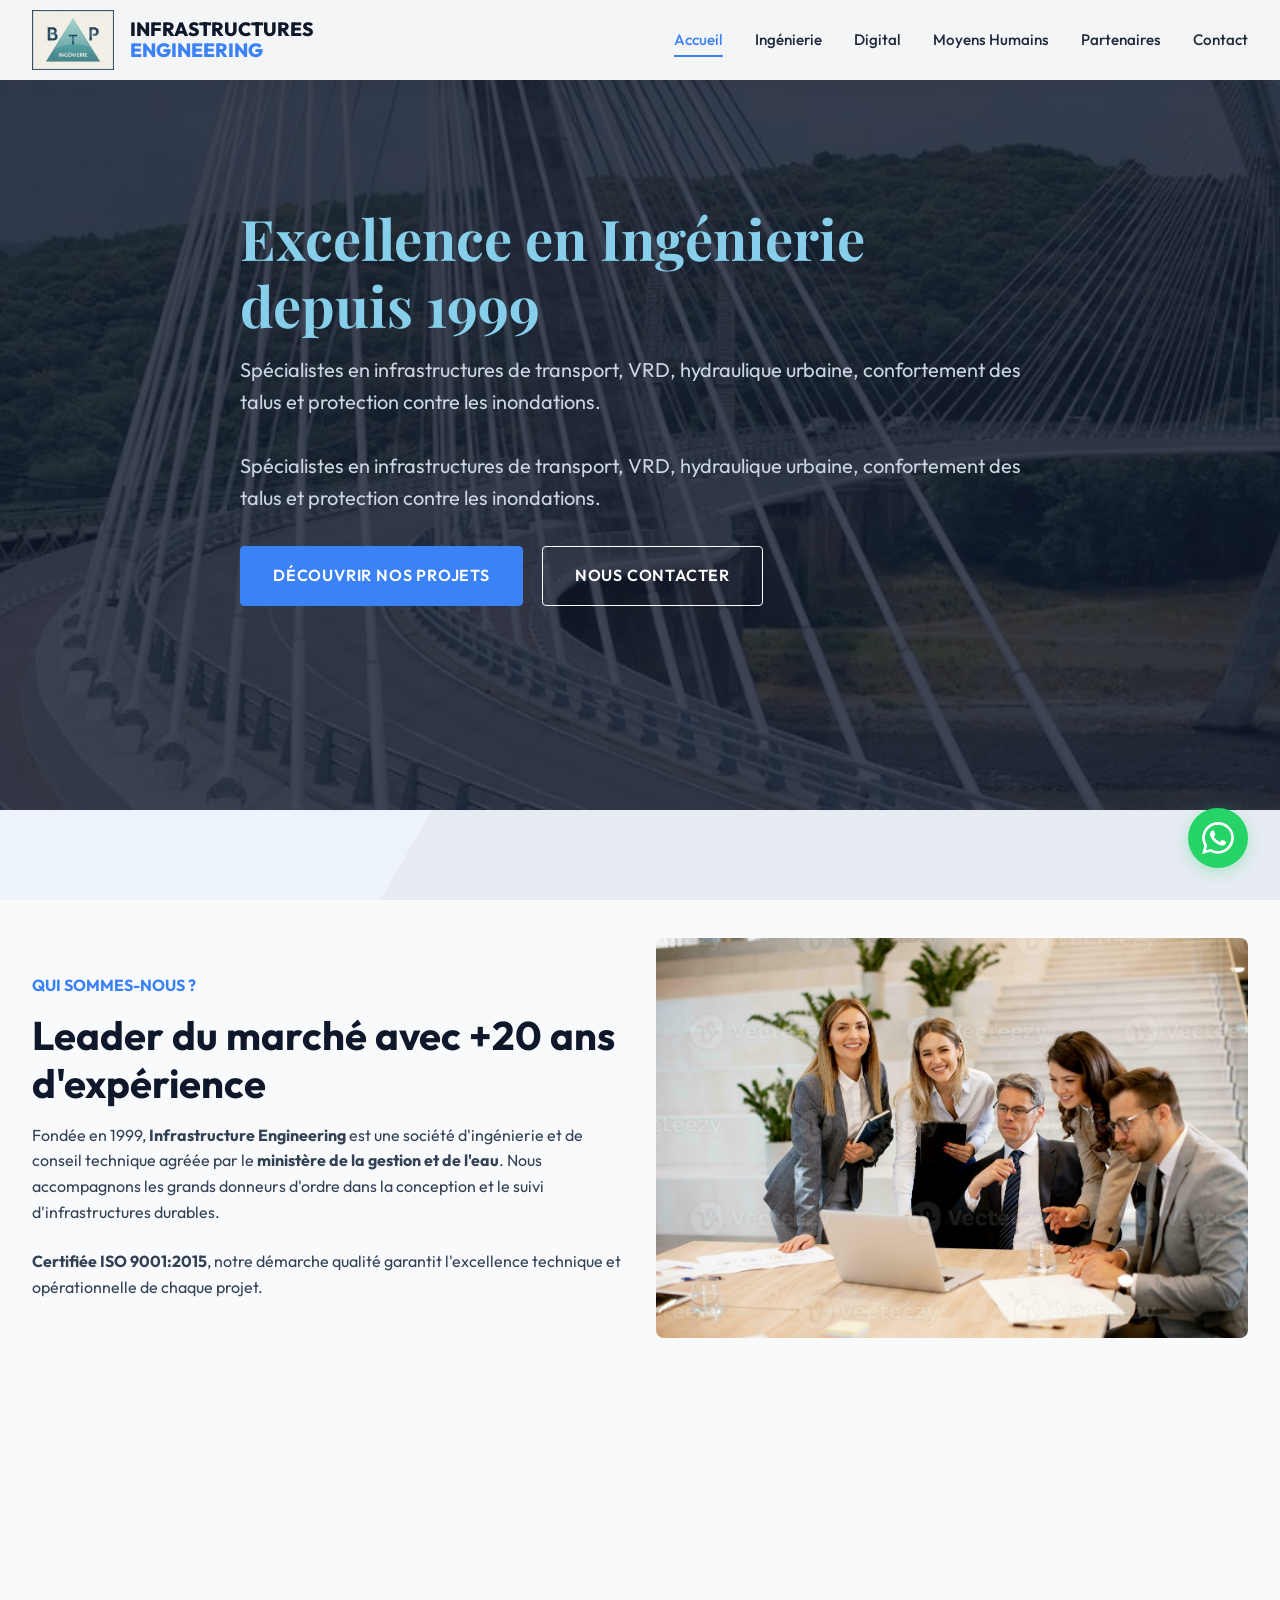
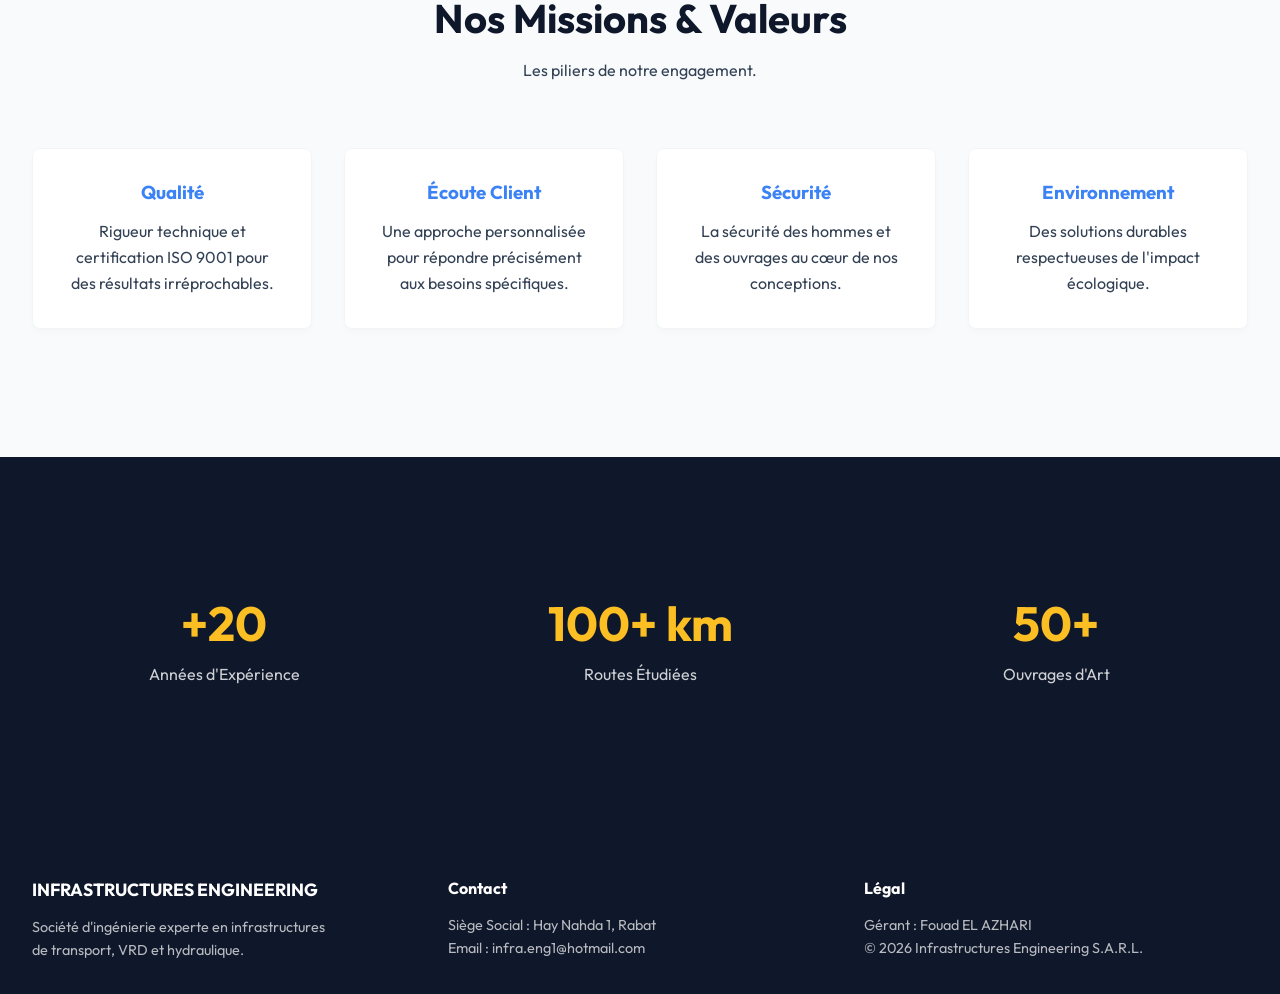
==== index.html @ 404accc5 "Initial commit" ====
<!DOCTYPE html>
<html lang="fr">

<head>
    <meta charset="UTF-8">
    <meta name="viewport" content="width=device-width, initial-scale=1.0">
    <title>Infrastructures Engineering | Excellence en Ingénierie</title>
    <link rel="stylesheet" href="assets/css/style.css">
    <link rel="icon" type="image/png" href="assets/images/common/logo-ie.png">
</head>

<body class="home-page">
    <div class="bg-grid-container">
        <div class="bg-grid-layer"></div>
        <div class="bg-grid-layer bg-grid-2"></div>
        <div class="bg-grid-layer bg-grid-3"></div>
    </div>

    <!-- Navigation -->
    <nav class="navbar">
        <div class="container">
            <a href="index.html" class="logo-container">
                <img src="assets/images/common/logo-ie.png" alt="Infrastructures Engineering Logo" class="logo-img">
                <span class="logo-text">INFRASTRUCTURES<br><span class="text-accent">ENGINEERING</span></span>
            </a>
            <div class="nav-links">
                <a href="index.html" class="active">Accueil</a>
                <a href="ingenierie.html">Ingénierie</a>
                <a href="digital.html">Digital</a>
                <a href="moyen-humain.html">Moyens Humains</a>
                <a href="partenaires.html">Partenaires</a>
                <a href="contact.html">Contact</a>
            </div>
            <div class="menu-toggle">
                <span></span>
                <span></span>
                <span></span>
            </div>
        </div>
    </nav>

    <!-- Hero Section -->
    <header class="section hero reveal reveal-zoom"
        style="background: linear-gradient(rgba(15, 23, 42, 0.8), rgba(15, 23, 42, 0.8)), url('assets/images/accueil/hero-bg.png') no-repeat center center/cover; color: white; height: 90vh; display: flex; align-items: center;">
        <div class="container">
            <div class="hero-content" style="max-width: 800px;">
                <h1 class="display-title" style="color: #87CEEB;">Excellence en Ingénierie depuis 1999</h1>
                <p style="font-size: 1.25rem; margin-bottom: 2rem; color: #cbd5e1;">Spécialistes en infrastructures de
                    transport, VRD, hydraulique urbaine, confortement des talus et protection contre les inondations.</p>
                <p style="font-size: 1.25rem; margin-bottom: 2rem; color: #cbd5e1;">Spécialistes en infrastructures de
                    transport, VRD, hydraulique urbaine, confortement des talus et protection contre les inondations.</p>
                <div class="hero-actions">
                    <a href="ingenierie.html" class="btn btn-primary"
                        style="background: var(--color-accent); border-color: var(--color-accent);">Découvrir nos
                        projets</a>
                    <a href="contact.html" class="btn btn-outline"
                        style="color: white; border-color: white; margin-left: 1rem;">Nous contacter</a>
                </div>
            </div>
        </div>
    </header>

    <!-- Identity Section -->
    <section class="section reveal reveal-slide-left" id="identity">
        <div class="container">
            <div class="grid grid-2" style="align-items: center;">
                <div class="content">
                    <h4 class="text-accent">QUI SOMMES-NOUS ?</h4>
                    <h2 class="display-title" style="font-size: 2.5rem;">Leader du marché avec +20 ans d'expérience</h2>
                    <p style="margin-bottom: 1.5rem;">
                        Fondée en 1999, <strong>Infrastructure Engineering</strong> est une société d'ingénierie et de conseil
                        technique
                        agréée par le <strong>ministère de la gestion et de l'eau</strong>.
                        Nous accompagnons les grands donneurs d'ordre dans la conception et le suivi d'infrastructures
                        durables.
                    </p>
                    <p><strong>Certifiée ISO 9001:2015</strong>, notre démarche qualité garantit l'excellence technique
                        et opérationnelle de chaque projet.</p>
                </div>
                <div class="image-box"
                    style="background: #f1f5f9; height: 400px; border-radius: 8px; overflow: hidden; display: flex; align-items: center; justify-content: center;">
                    <img src="assets/images/accueil/nos-bureaux.png" alt="Nos Bureaux"
                        style="width: 100%; height: 100%; object-fit: cover;">
                </div>
            </div>
        </div>
    </section>

    <!-- Missions & Values -->
    <section class="section" style="background-color: var(--color-bg-page);">
        <div class="container">
            <div class="text-center" style="margin-bottom: 4rem;">
                <h2 class="display-title" style="font-size: 2.5rem;">Nos Missions & Valeurs</h2>
                <p>Les piliers de notre engagement.</p>
            </div>
            <div class="grid grid-4">
                <div class="card text-center reveal reveal-up">
                    <h3 style="color: var(--color-accent);">Qualité</h3>
                    <p>Rigueur technique et certification ISO 9001 pour des résultats irréprochables.</p>
                </div>
                <div class="card text-center reveal reveal-up" style="transition-delay: 0.1s;">
                    <h3 style="color: var(--color-accent);">Écoute Client</h3>
                    <p>Une approche personnalisée pour répondre précisément aux besoins spécifiques.</p>
                </div>
                <div class="card text-center reveal reveal-up" style="transition-delay: 0.2s;">
                    <h3 style="color: var(--color-accent);">Sécurité</h3>
                    <p>La sécurité des hommes et des ouvrages au cœur de nos conceptions.</p>
                </div>
                <div class="card text-center reveal reveal-up" style="transition-delay: 0.3s;">
                    <h3 style="color: var(--color-accent);">Environnement</h3>
                    <p>Des solutions durables respectueuses de l'impact écologique.</p>
                </div>
            </div>
        </div>
    </section>

    <!-- Key Figures -->
    <section class="section reveal reveal-zoom" style="background-color: var(--color-primary); color: white;">
        <div class="container">
            <div class="grid grid-3 text-center">
                <div class="stat-item">
                    <div style="font-size: 3rem; font-weight: 700; color: var(--color-gold);">+20</div>
                    <p style="opacity: 0.8;">Années d'Expérience</p>
                </div>
                <div class="stat-item">
                    <div style="font-size: 3rem; font-weight: 700; color: var(--color-gold);">100+ km</div>
                    <p style="opacity: 0.8;">Routes Étudiées</p>
                </div>
                <div class="stat-item">
                    <div style="font-size: 3rem; font-weight: 700; color: var(--color-gold);">50+</div>
                    <p style="opacity: 0.8;">Ouvrages d'Art</p>
                </div>
            </div>
        </div>
    </section>

    <!-- Footer -->
    <footer>
        <div class="container">
            <div class="grid grid-3">
                <div>
                    <h3 style="color: white; font-size: 1.1rem; margin-bottom: 1rem;">INFRASTRUCTURES ENGINEERING</h3>
                    <p style="opacity: 0.7; max-width: 300px; font-size: 0.9rem;">
                        Société d'ingénierie experte en infrastructures de transport, VRD et hydraulique.
                    </p>
                </div>
                <div>
                    <h4 style="color: white; margin-bottom: 1rem;">Contact</h4>
                    <p style="opacity: 0.7; font-size: 0.9rem;">Siège Social : Hay Nahda 1, Rabat</p>
                    <p style="opacity: 0.7; font-size: 0.9rem;">Email : infra.eng1@hotmail.com</p>
                </div>
                <div>
                    <h4 style="color: white; margin-bottom: 1rem;">Légal</h4>
                    <p style="opacity: 0.7; font-size: 0.9rem;">Gérant : Fouad EL AZHARI</p>
                    <p style="opacity: 0.7; font-size: 0.9rem;">&copy; 2026 Infrastructures Engineering S.A.R.L.</p>
                </div>
            </div>
        </div>
    </footer>

    <!-- WhatsApp Button -->
    <a href="https://wa.me/212699535616" class="whatsapp-btn" target="_blank" title="Contactez-nous sur WhatsApp">
        <svg viewBox="0 0 24 24">
            <path
                d="M17.472 14.382c-.297-.149-1.758-.867-2.03-.967-.273-.099-.471-.148-.67.15-.197.297-.767.966-.94 1.164-.173.199-.347.223-.644.075-.297-.15-1.255-.463-2.39-1.475-.883-.788-1.48-1.761-1.653-2.059-.173-.297-.018-.458.13-.606.134-.133.298-.347.446-.52.149-.174.198-.298.298-.497.099-.198.05-.371-.025-.52-.075-.149-.669-1.612-.916-2.207-.242-.579-.487-.5-.669-.51-.173-.008-.371-.01-.57-.01-.198 0-.52.074-.792.372-.272.297-1.04 1.016-1.04 2.479 0 1.462 1.065 2.875 1.213 3.074.149.198 2.096 3.2 5.077 4.487.709.306 1.262.489 1.694.625.712.227 1.36.195 1.871.118.571-.085 1.758-.719 2.006-1.413.248-.694.248-1.289.173-1.413-.074-.124-.272-.198-.57-.347m-5.421 7.403h-.004a9.87 9.87 0 01-5.031-1.378l-.361-.214-3.741.982.998-3.648-.235-.374a9.86 9.86 0 01-1.51-5.26c.001-5.45 4.436-9.884 9.888-9.884 2.64 0 5.122 1.03 6.988 2.898a9.825 9.825 0 012.893 6.994c-.003 5.45-4.437 9.884-9.885 9.884m8.413-18.297A11.815 11.815 0 0012.05 0C5.495 0 .16 5.335.157 11.892c0 2.096.547 4.142 1.588 5.945L.057 24l6.305-1.654a11.882 11.882 0 005.683 1.448h.005c6.554 0 11.89-5.335 11.893-11.893a11.821 11.821 0 00-3.48-8.413Z" />
        </svg>
    </a>

    <script src="assets/js/main.js"></script>
</body>

</html>
---- assets/css/style.css ----
/* Google Fonts Import */
@import url('https://fonts.googleapis.com/css2?family=Outfit:wght@300;400;500;600;700&family=Playfair+Display:wght@400;700&display=swap');

:root {
    /* Color Palette */
    --color-primary: #0f172a;
    /* Deep Navy */
    --color-primary-light: #1e293b;
    --color-accent: #3b82f6;
    /* Vibrant Blue */
    --color-accent-hover: #2563eb;
    --color-gold: #fbbf24;
    /* Subtle Gold for premium feel */
    --color-text-main: #334155;
    --color-text-light: #64748b;
    --color-white: #ffffff;
    --color-bg-light: #f8fafc;
    --color-bg-dark: #020617;

    /* Spacing */
    --spacing-xs: 0.5rem;
    --spacing-sm: 1rem;
    --spacing-md: 2rem;
    --spacing-lg: 4rem;
    --spacing-xl: 8rem;

    /* Transitions */
    --transition-fast: 0.2s ease;
    --transition-medium: 0.4s ease;
}

/* Base Reset & Typography */
* {
    margin: 0;
    padding: 0;
    box-sizing: border-box;
}

html {
    scroll-behavior: smooth;
}

body {
    font-family: 'Outfit', sans-serif;
    color: var(--color-text-main);
    background-color: var(--color-bg-page, var(--color-bg-light));
    line-height: 1.6;
    overflow-x: hidden;
}

h1,
h2,
h3,
h4,
h5,
h6 {
    font-family: 'Outfit', sans-serif;
    /* Clean modern headings */
    color: var(--color-primary);
    line-height: 1.2;
    margin-bottom: var(--spacing-sm);
}

h1.display-title {
    font-family: 'Playfair Display', serif;
    /* Sophisticated serif for main titles */
    font-size: 3.5rem;
    font-weight: 700;
}

a {
    text-decoration: none;
    color: inherit;
    transition: var(--transition-fast);
}

ul {
    list-style: none;
}

img {
    max-width: 100%;
    display: block;
}

/* Utilities */
.container {
    max-width: 1280px;
    margin: 0 auto;
    padding: 0 var(--spacing-md);
}

.text-center {
    text-align: center;
}

.text-primary {
    color: var(--color-primary);
}

.text-accent {
    color: var(--color-accent);
}

.text-gold {
    color: var(--color-gold);
}

.section {
    padding: var(--spacing-xl) 0;
}

.grid {
    display: grid;
    gap: var(--spacing-md);
}

.grid-2 {
    grid-template-columns: repeat(2, 1fr);
}

.grid-3 {
    grid-template-columns: repeat(3, 1fr);
}

.grid-4 {
    grid-template-columns: repeat(4, 1fr);
}

@media (max-width: 768px) {

    .grid-2,
    .grid-3,
    .grid-4 {
        grid-template-columns: 1fr;
    }

    h1.display-title {
        font-size: 2.5rem;
    }

    .section {
        padding: 3rem 0;
    }
}

/* Components */
.btn {
    display: inline-block;
    padding: 1rem 2rem;
    border-radius: 4px;
    /* Slightly boxy for engineering feel */
    font-weight: 600;
    text-transform: uppercase;
    letter-spacing: 0.05em;
    cursor: pointer;
    transition: all var(--transition-medium);
    border: none;
}

.btn-primary {
    background-color: var(--color-primary);
    color: var(--color-white);
    border: 1px solid var(--color-primary);
}

.btn-primary:hover {
    background-color: var(--color-accent);
    border-color: var(--color-accent);
    transform: translateY(-2px);
    box-shadow: 0 10px 20px rgba(0, 0, 0, 0.1);
}

.btn-outline {
    background-color: transparent;
    color: var(--color-primary);
    border: 1px solid var(--color-primary);
}

.btn-outline:hover {
    background-color: var(--color-primary);
    color: var(--color-white);
}

/* Navigation - Simple Top Bar */
.navbar {
    background-color: rgba(255, 255, 255, 0.95);
    backdrop-filter: blur(10px);
    position: fixed;
    top: 0;
    width: 100%;
    z-index: 1000;
    box-shadow: 0 2px 20px rgba(0, 0, 0, 0.05);
}

.navbar .container {
    display: flex;
    justify-content: space-between;
    align-items: center;
    height: 80px;
}

.logo-container {
    display: flex;
    align-items: center;
    gap: 1rem;
}

.logo-img {
    height: 60px;
    width: auto;
}

.logo-text {
    font-size: 1.2rem;
    font-weight: 800;
    color: var(--color-primary);
    line-height: 1.1;
    max-width: 200px;
}

.nav-links {
    display: flex;
    gap: var(--spacing-md);
}

.nav-links a {
    font-weight: 500;
    font-size: 0.95rem;
    color: var(--color-primary-light);
}

.nav-links a:hover,
.nav-links a.active {
    color: var(--color-accent);
}

/* Hamburger Menu Toggle */
.menu-toggle {
    display: none;
    flex-direction: column;
    justify-content: space-between;
    width: 30px;
    height: 21px;
    cursor: pointer;
    z-index: 1001;
}

.menu-toggle span {
    display: block;
    height: 3px;
    width: 100%;
    background-color: var(--color-primary);
    border-radius: 3px;
    transition: all 0.3s ease;
}

/* Responsive Navigation */
@media (max-width: 992px) {
    .menu-toggle {
        display: flex;
    }

    .nav-links {
        position: fixed;
        top: 80px;
        right: -100%;
        width: 100%;
        height: calc(100vh - 80px);
        background-color: white;
        flex-direction: column;
        align-items: center;
        justify-content: center;
        gap: 2rem;
        transition: right 0.4s cubic-bezier(0.77, 0, 0.175, 1);
        z-index: 1000;
        box-shadow: 0 10px 30px rgba(0, 0, 0, 0.05);
    }

    .nav-links.active {
        right: 0;
    }

    .nav-links a {
        font-size: 1.2rem;
    }
}

/* Card Style */
.card {
    background: var(--color-white);
    border-radius: 8px;
    padding: var(--spacing-md);
    box-shadow: 0 4px 6px rgba(0, 0, 0, 0.02);
    transition: var(--transition-medium);
    border: 1px solid #f1f5f9;
}

.card:hover {
    transform: translateY(-5px);
    box-shadow: 0 20px 40px rgba(0, 0, 0, 0.08);
    border-color: var(--color-accent);
}

/* Footer */
footer {
    background-color: var(--color-primary);
    color: white;
    padding: var(--spacing-lg) 0 var(--spacing-md);
}

footer a {
    color: #94a3b8;
}

footer a:hover {
    color: white;
}

/* Global Creative & Professional Transitions */
body::after {
    content: '';
    position: fixed;
    top: 0;
    left: 0;
    width: 100%;
    height: 100%;
    background: var(--color-primary);
    z-index: 9999;
    transform: translateX(0);
    transition: transform 0.4s cubic-bezier(0.77, 0, 0.175, 1);
    pointer-events: none;
}

body.page-loaded::after {
    transform: translateX(100%);
}

body {
    opacity: 0;
    transition: opacity 0.3s ease 0.2s;
}

body.page-loaded {
    opacity: 1;
}

/* Dynamic Scroll Animations (Intersection Observer) */
.reveal {
    opacity: 0;
    transition: all 0.8s cubic-bezier(0.16, 1, 0.3, 1);
    will-change: transform, opacity;
}

.reveal-up {
    transform: translateY(40px);
}

.reveal-zoom {
    transform: scale(0.9);
}

.reveal-slide-left {
    transform: translateX(-60px) skewX(2deg);
}

.reveal-slide-right {
    transform: translateX(60px) skewX(-2deg);
}

.reveal.active {
    opacity: 1;
    transform: translate(0, 0) scale(1) skew(0);
}

/* Page Specific Themes (CSS Variable Overrides) */
body.page-accueil {
    --color-primary: #0f172a;
    --color-accent: #3b82f6;
    --color-bg-page: #f8fafc;
}

body.page-ingenierie {
    --color-primary: #1e293b;
    --color-accent: #0284c7;
    --color-bg-light: #f1f5f9;
    --color-bg-page: #ffffff;
}

body.page-digital {
    --color-primary: #0f172a;
    --color-accent: #06b6d4;
    --color-bg-light: #fafafa;
    --color-bg-page: #ffffff;
}

body.page-moyen-humain {
    --color-primary: #1e1b4b;
    --color-accent: #6366f1;
    --color-bg-page: #f8fafc;
}

body.page-partenaires {
    --color-primary: #334155;
    --color-accent: #475569;
    --color-bg-page: #ffffff;
}

body.page-contact {
    --color-primary: #0f172a;
    --color-accent: #2563eb;
    --color-bg-page: #ffffff;
}

/* Floating WhatsApp Button */
.whatsapp-btn {
    position: fixed;
    bottom: 2rem;
    right: 2rem;
    width: 60px;
    height: 60px;
    background-color: #25D366;
    color: white;
    border-radius: 50%;
    display: flex;
    align-items: center;
    justify-content: center;
    box-shadow: 0 4px 15px rgba(37, 211, 102, 0.3);
    z-index: 2000;
    transition: all 0.3s cubic-bezier(0.175, 0.885, 0.32, 1.275);
}

.whatsapp-btn:hover {
    transform: scale(1.1) rotate(5deg);
    box-shadow: 0 8px 25px rgba(37, 211, 102, 0.4);
}

.whatsapp-btn svg {
    width: 32px;
    height: 32px;
    fill: currentColor;
}

@media (max-width: 768px) {
    .whatsapp-btn {
        bottom: 1.5rem;
        right: 1.5rem;
        width: 50px;
        height: 50px;
    }
}

/* Staggered Entrance Animations */
.stagger-1,
.stagger-2,
.stagger-3,
.stagger-4,
.stagger-5 {
    opacity: 0;
    transform: translateY(15px);
    transition: opacity 0.5s cubic-bezier(0.2, 0.8, 0.2, 1),
        transform 0.5s cubic-bezier(0.2, 0.8, 0.2, 1);
}

body.page-loaded .stagger-1 {
    opacity: 1;
    transform: translateY(0);
    transition-delay: 0.3s;
}

body.page-loaded .stagger-2 {
    opacity: 1;
    transform: translateY(0);
    transition-delay: 0.4s;
}

body.page-loaded .stagger-3 {
    opacity: 1;
    transform: translateY(0);
    transition-delay: 0.5s;
}

body.page-loaded .stagger-4 {
    opacity: 1;
    transform: translateY(0);
    transition-delay: 0.6s;
}

body.page-loaded .stagger-5 {
    opacity: 1;
    transform: translateY(0);
    transition-delay: 0.7s;
}

/* Link Hover Animation */
.nav-links a {
    position: relative;
}

.nav-links a::after {
    content: '';
    position: absolute;
    bottom: -5px;
    left: 0;
    width: 0;
    height: 2px;
    background-color: var(--color-accent);
    transition: width 0.3s ease;
}

.nav-links a:hover::after,
.nav-links a.active::after {
    width: 100%;
}

/* Global Animated Background - Sliding Diagonals */
.bg-grid-container {
    position: fixed;
    top: 0;
    left: 0;
    width: 100%;
    height: 100%;
    z-index: -10;
    overflow: hidden;
    background-color: var(--color-bg-light);
    pointer-events: none;
}

.bg-grid-layer {
    animation: bg-slide 20s ease-in-out infinite alternate;
    background-image: linear-gradient(-60deg, var(--color-primary) 50%, var(--color-accent) 50%);
    bottom: 0;
    left: -50%;
    opacity: 0.05;
    position: absolute;
    right: -50%;
    top: 0;
}

.bg-grid-2 {
    animation-direction: alternate-reverse;
    animation-duration: 25s;
    background-image: linear-gradient(-60deg, var(--color-white) 50%, #e2e8f0 50%);
    /* White and Pale Grey */
    opacity: 0.08;
}

.bg-grid-3 {
    animation-duration: 30s;
    background-image: linear-gradient(-60deg, var(--color-accent) 50%, #f1f5f9 50%);
    /* Blue and very pale grey */
    opacity: 0.04;
}

@keyframes bg-slide {
    0% {
        transform: translateX(-15%);
    }

    100% {
        transform: translateX(15%);
    }
}
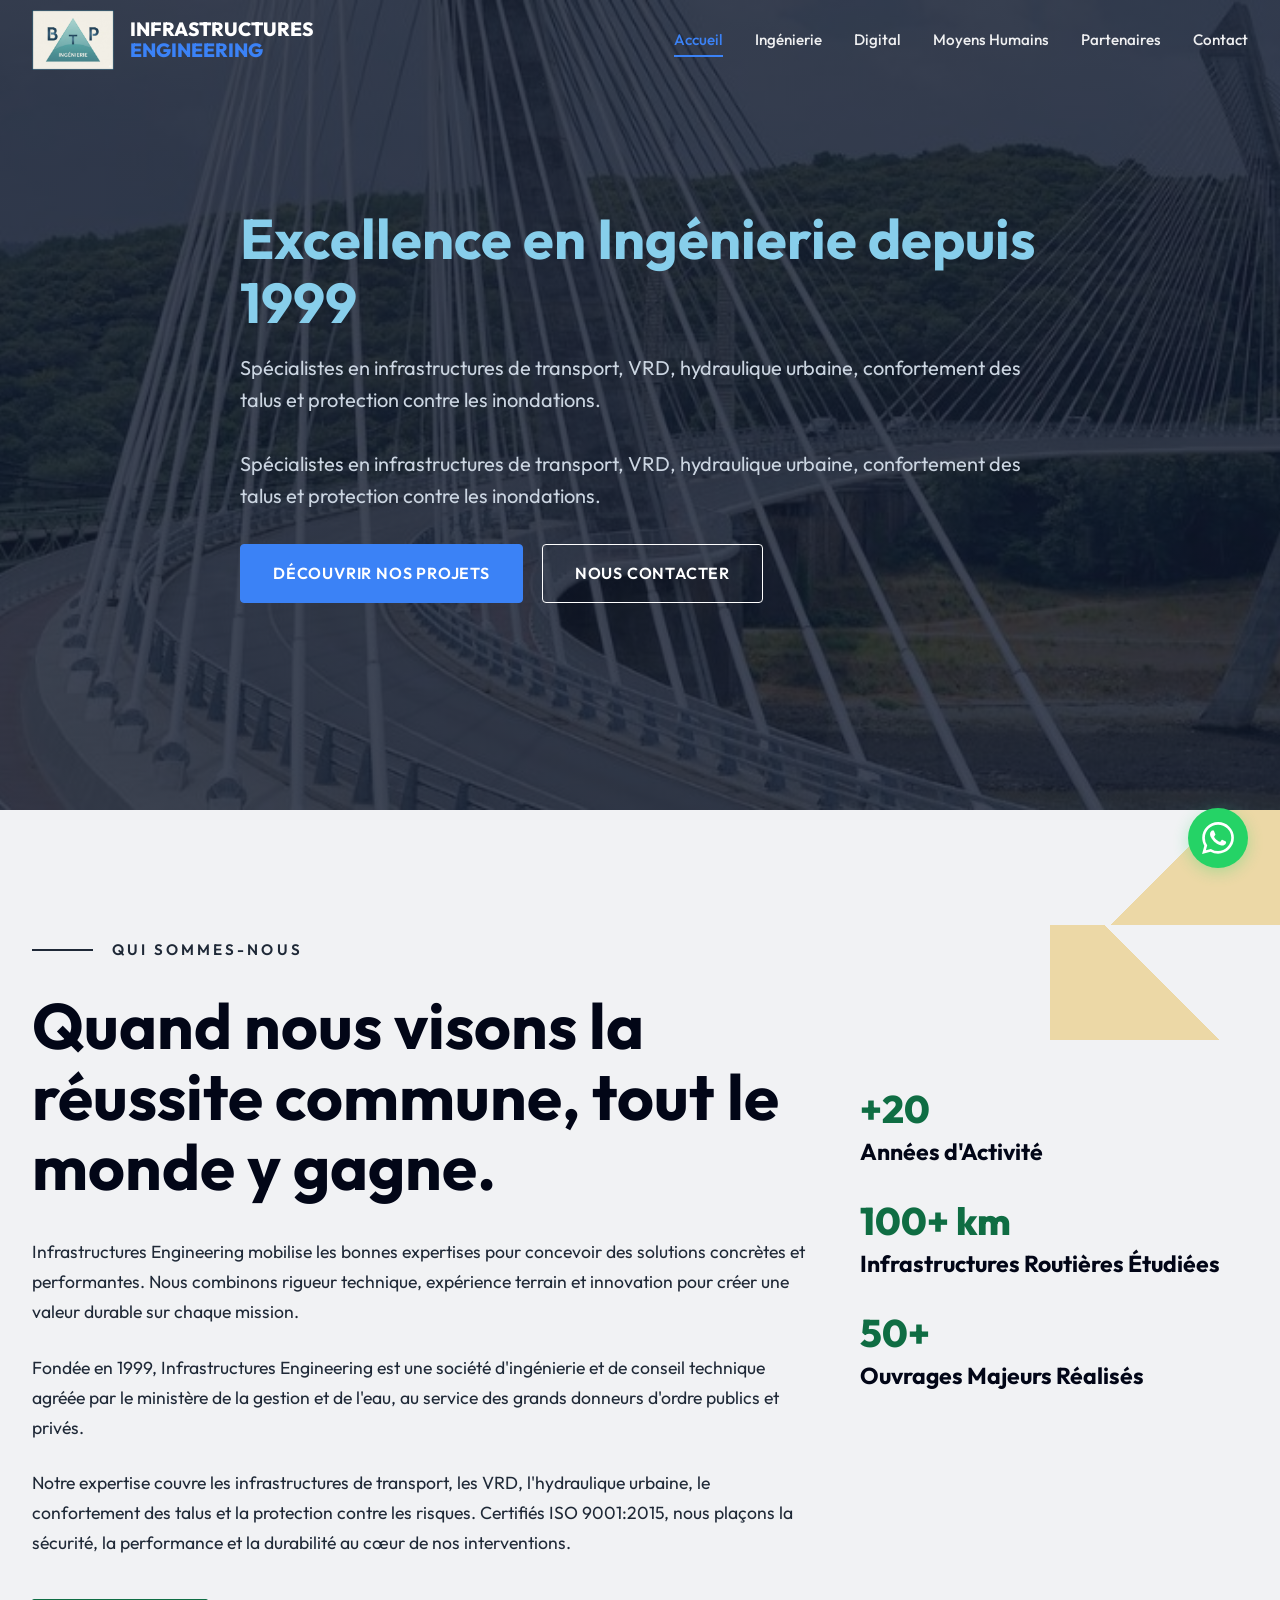
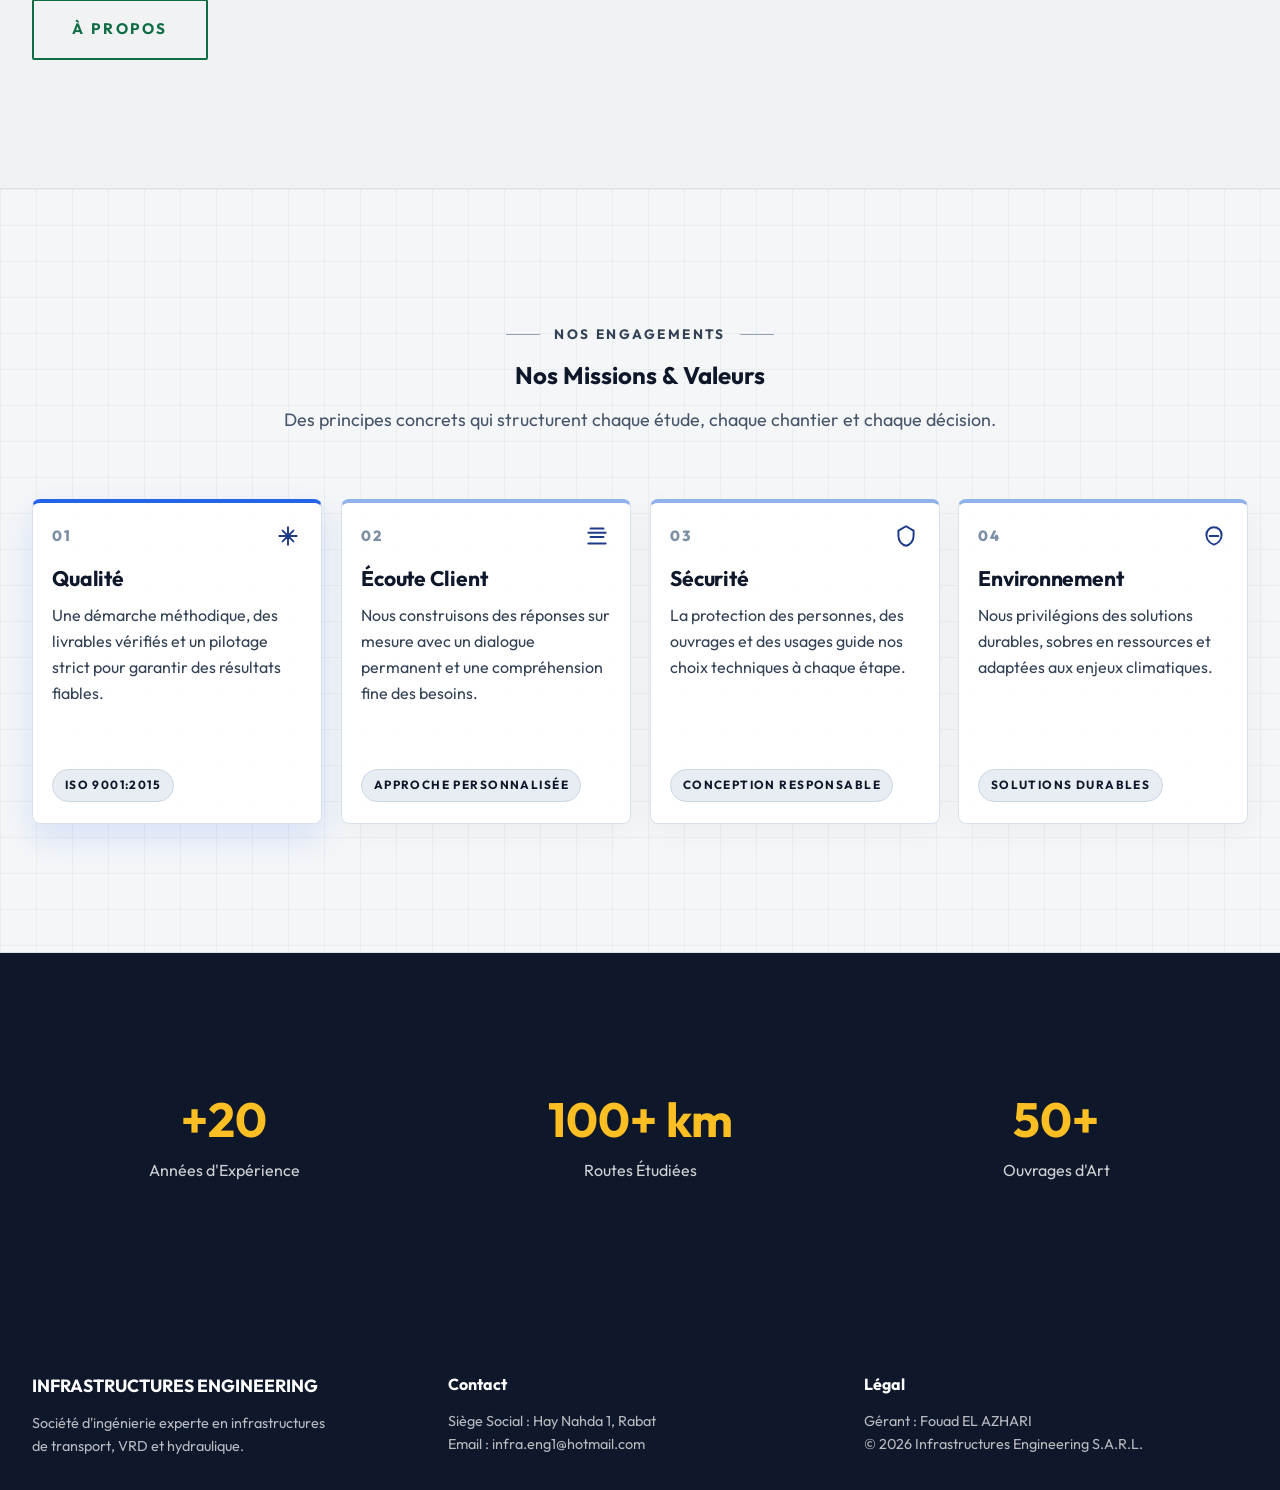
==== commit 38fac5a2: "major changes" ====
--- a/index.html
+++ b/index.html
@@ -44,7 +44,7 @@
         style="background: linear-gradient(rgba(15, 23, 42, 0.8), rgba(15, 23, 42, 0.8)), url('assets/images/accueil/hero-bg.png') no-repeat center center/cover; color: white; height: 90vh; display: flex; align-items: center;">
         <div class="container">
             <div class="hero-content" style="max-width: 800px;">
-                <h1 class="display-title" style="color: #87CEEB;">Excellence en Ingénierie depuis 1999</h1>
+                <h1 class="hero-main-title" style="color: #87CEEB;">Excellence en Ingénierie depuis 1999</h1>
                 <p style="font-size: 1.25rem; margin-bottom: 2rem; color: #cbd5e1;">Spécialistes en infrastructures de
                     transport, VRD, hydraulique urbaine, confortement des talus et protection contre les inondations.</p>
                 <p style="font-size: 1.25rem; margin-bottom: 2rem; color: #cbd5e1;">Spécialistes en infrastructures de
@@ -58,61 +58,116 @@
                 </div>
             </div>
         </div>
-    </header>
-
-    <!-- Identity Section -->
-    <section class="section reveal reveal-slide-left" id="identity">
-        <div class="container">
-            <div class="grid grid-2" style="align-items: center;">
-                <div class="content">
-                    <h4 class="text-accent">QUI SOMMES-NOUS ?</h4>
-                    <h2 class="display-title" style="font-size: 2.5rem;">Leader du marché avec +20 ans d'expérience</h2>
-                    <p style="margin-bottom: 1.5rem;">
-                        Fondée en 1999, <strong>Infrastructure Engineering</strong> est une société d'ingénierie et de conseil
-                        technique
-                        agréée par le <strong>ministère de la gestion et de l'eau</strong>.
-                        Nous accompagnons les grands donneurs d'ordre dans la conception et le suivi d'infrastructures
-                        durables.
-                    </p>
-                    <p><strong>Certifiée ISO 9001:2015</strong>, notre démarche qualité garantit l'excellence technique
-                        et opérationnelle de chaque projet.</p>
-                </div>
-                <div class="image-box"
-                    style="background: #f1f5f9; height: 400px; border-radius: 8px; overflow: hidden; display: flex; align-items: center; justify-content: center;">
-                    <img src="assets/images/accueil/nos-bureaux.png" alt="Nos Bureaux"
-                        style="width: 100%; height: 100%; object-fit: cover;">
-                </div>
-            </div>
-        </div>
-    </section>
-
-    <!-- Missions & Values -->
-    <section class="section" style="background-color: var(--color-bg-page);">
-        <div class="container">
-            <div class="text-center" style="margin-bottom: 4rem;">
-                <h2 class="display-title" style="font-size: 2.5rem;">Nos Missions & Valeurs</h2>
-                <p>Les piliers de notre engagement.</p>
-            </div>
-            <div class="grid grid-4">
-                <div class="card text-center reveal reveal-up">
-                    <h3 style="color: var(--color-accent);">Qualité</h3>
-                    <p>Rigueur technique et certification ISO 9001 pour des résultats irréprochables.</p>
-                </div>
-                <div class="card text-center reveal reveal-up" style="transition-delay: 0.1s;">
-                    <h3 style="color: var(--color-accent);">Écoute Client</h3>
-                    <p>Une approche personnalisée pour répondre précisément aux besoins spécifiques.</p>
-                </div>
-                <div class="card text-center reveal reveal-up" style="transition-delay: 0.2s;">
-                    <h3 style="color: var(--color-accent);">Sécurité</h3>
-                    <p>La sécurité des hommes et des ouvrages au cœur de nos conceptions.</p>
-                </div>
-                <div class="card text-center reveal reveal-up" style="transition-delay: 0.3s;">
-                    <h3 style="color: var(--color-accent);">Environnement</h3>
-                    <p>Des solutions durables respectueuses de l'impact écologique.</p>
-                </div>
-            </div>
-        </div>
-    </section>
+    </header>
+
+    <!-- Qui Sommes-Nous -->
+    <section class="section who-we-are-section reveal reveal-up" id="who-we-are">
+        <div class="container who-we-are-inner">
+            <div class="who-we-are-main">
+                <div class="who-we-are-label">QUI SOMMES-NOUS</div>
+                <h2 class="who-we-are-title">Quand nous visons la réussite commune, tout le monde y gagne.</h2>
+
+                <div class="who-we-are-copy">
+                    <p>
+                        Infrastructures Engineering mobilise les bonnes expertises pour concevoir des solutions concrètes
+                        et performantes. Nous combinons rigueur technique, expérience terrain et innovation pour créer une
+                        valeur durable sur chaque mission.
+                    </p>
+                    <p>
+                        Fondée en 1999, Infrastructures Engineering est une société d'ingénierie et de conseil technique
+                        agréée par le ministère de la gestion et de l'eau, au service des grands donneurs d'ordre publics
+                        et privés.
+                    </p>
+                    <p>
+                        Notre expertise couvre les infrastructures de transport, les VRD, l'hydraulique urbaine, le
+                        confortement des talus et la protection contre les risques. Certifiés ISO 9001:2015, nous
+                        plaçons la sécurité, la performance et la durabilité au cœur de nos interventions.
+                    </p>
+                </div>
+
+                <a href="ingenierie.html" class="who-we-are-btn">À Propos</a>
+            </div>
+
+            <aside class="who-we-are-stats">
+                <div class="who-stat">
+                    <div class="who-stat-value">+20</div>
+                    <p>Années d'Activité</p>
+                </div>
+                <div class="who-stat">
+                    <div class="who-stat-value">100+ km</div>
+                    <p>Infrastructures Routières Étudiées</p>
+                </div>
+                <div class="who-stat">
+                    <div class="who-stat-value">50+</div>
+                    <p>Ouvrages Majeurs Réalisés</p>
+                </div>
+            </aside>
+        </div>
+    </section>
+
+    <!-- Missions & Valeurs -->
+    <section class="section missions-section" id="missions-valeurs">
+        <div class="container">
+            <div class="missions-header text-center reveal reveal-up">
+                <p class="missions-pretitle">NOS ENGAGEMENTS</p>
+                <h2 class="display-title missions-title">Nos Missions & Valeurs</h2>
+                <p class="missions-subtitle">Des principes concrets qui structurent chaque étude, chaque chantier et
+                    chaque décision.</p>
+            </div>
+
+            <div class="missions-grid">
+                <article class="mission-card reveal reveal-up mission-card-featured">
+                    <div class="mission-card-top">
+                        <span class="mission-index">01</span>
+                        <svg class="mission-icon" viewBox="0 0 24 24" aria-hidden="true">
+                            <path d="M4 12h16M12 4v16M7 7l10 10M17 7L7 17" />
+                        </svg>
+                    </div>
+                    <h3>Qualité</h3>
+                    <p>Une démarche méthodique, des livrables vérifiés et un pilotage strict pour garantir des résultats
+                        fiables.</p>
+                    <span class="mission-proof">ISO 9001:2015</span>
+                </article>
+
+                <article class="mission-card reveal reveal-up" style="transition-delay: 0.1s;">
+                    <div class="mission-card-top">
+                        <span class="mission-index">02</span>
+                        <svg class="mission-icon" viewBox="0 0 24 24" aria-hidden="true">
+                            <path d="M4 9h16M6 5h12M6 13h12M4 19h16" />
+                        </svg>
+                    </div>
+                    <h3>Écoute Client</h3>
+                    <p>Nous construisons des réponses sur mesure avec un dialogue permanent et une compréhension fine
+                        des besoins.</p>
+                    <span class="mission-proof">Approche Personnalisée</span>
+                </article>
+
+                <article class="mission-card reveal reveal-up" style="transition-delay: 0.2s;">
+                    <div class="mission-card-top">
+                        <span class="mission-index">03</span>
+                        <svg class="mission-icon" viewBox="0 0 24 24" aria-hidden="true">
+                            <path d="M12 3l7 4v5c0 5-3.5 8.5-7 9-3.5-.5-7-4-7-9V7l7-4z" />
+                        </svg>
+                    </div>
+                    <h3>Sécurité</h3>
+                    <p>La protection des personnes, des ouvrages et des usages guide nos choix techniques à chaque étape.</p>
+                    <span class="mission-proof">Conception Responsable</span>
+                </article>
+
+                <article class="mission-card reveal reveal-up" style="transition-delay: 0.3s;">
+                    <div class="mission-card-top">
+                        <span class="mission-index">04</span>
+                        <svg class="mission-icon" viewBox="0 0 24 24" aria-hidden="true">
+                            <path d="M12 4c4 0 7 3 7 7 0 5-4 8-7 9-3-1-7-4-7-9 0-4 3-7 7-7zM8 12h8" />
+                        </svg>
+                    </div>
+                    <h3>Environnement</h3>
+                    <p>Nous privilégions des solutions durables, sobres en ressources et adaptées aux enjeux climatiques.</p>
+                    <span class="mission-proof">Solutions Durables</span>
+                </article>
+            </div>
+        </div>
+    </section>
 
     <!-- Key Figures -->
     <section class="section reveal reveal-zoom" style="background-color: var(--color-primary); color: white;">
@@ -169,4 +224,4 @@
     <script src="assets/js/main.js"></script>
 </body>
 
-</html>+</html>
--- a/assets/css/style.css
+++ b/assets/css/style.css
@@ -61,12 +61,19 @@
     margin-bottom: var(--spacing-sm);
 }
 
-h1.display-title {
-    font-family: 'Playfair Display', serif;
-    /* Sophisticated serif for main titles */
-    font-size: 3.5rem;
-    font-weight: 700;
-}
+h1.display-title {
+    font-family: 'Playfair Display', serif;
+    /* Sophisticated serif for main titles */
+    font-size: 3.5rem;
+    font-weight: 700;
+}
+
+.hero-main-title {
+    font-family: 'Outfit', sans-serif;
+    font-size: 3.5rem;
+    font-weight: 700;
+    line-height: 1.15;
+}
 
 a {
     text-decoration: none;
@@ -135,9 +142,10 @@
         grid-template-columns: 1fr;
     }
 
-    h1.display-title {
-        font-size: 2.5rem;
-    }
+    h1.display-title,
+    .hero-main-title {
+        font-size: 2.5rem;
+    }
 
     .section {
         padding: 3rem 0;
@@ -183,15 +191,50 @@
 }
 
 /* Navigation - Simple Top Bar */
-.navbar {
-    background-color: rgba(255, 255, 255, 0.95);
-    backdrop-filter: blur(10px);
-    position: fixed;
-    top: 0;
-    width: 100%;
-    z-index: 1000;
-    box-shadow: 0 2px 20px rgba(0, 0, 0, 0.05);
-}
+.navbar {
+    background-color: rgba(255, 255, 255, 0.95);
+    backdrop-filter: blur(10px);
+    position: fixed;
+    top: 0;
+    width: 100%;
+    z-index: 1000;
+    box-shadow: 0 2px 20px rgba(0, 0, 0, 0.05);
+    transform: translateY(0);
+    transition: background-color 0.25s ease, box-shadow 0.25s ease, transform 0.3s ease;
+}
+
+body.home-page .navbar {
+    background-color: transparent;
+    backdrop-filter: none;
+    box-shadow: none;
+}
+
+body.home-page .navbar:not(.at-top) {
+    background-color: rgba(255, 255, 255, 0.95);
+    backdrop-filter: blur(10px);
+    box-shadow: 0 2px 20px rgba(0, 0, 0, 0.05);
+}
+
+.navbar.nav-hidden {
+    transform: translateY(-100%);
+}
+
+body.home-page .navbar.at-top .logo-text {
+    color: var(--color-white);
+}
+
+body.home-page .navbar.at-top .nav-links a {
+    color: rgba(255, 255, 255, 0.92);
+}
+
+body.home-page .navbar.at-top .nav-links a:hover,
+body.home-page .navbar.at-top .nav-links a.active {
+    color: var(--color-accent);
+}
+
+body.home-page .navbar.at-top .menu-toggle span {
+    background-color: var(--color-white);
+}
 
 .navbar .container {
     display: flex;
@@ -296,11 +339,313 @@
     border: 1px solid #f1f5f9;
 }
 
-.card:hover {
-    transform: translateY(-5px);
-    box-shadow: 0 20px 40px rgba(0, 0, 0, 0.08);
-    border-color: var(--color-accent);
-}
+.card:hover {
+    transform: translateY(-5px);
+    box-shadow: 0 20px 40px rgba(0, 0, 0, 0.08);
+    border-color: var(--color-accent);
+}
+
+/* Home: Who We Are Featured Section */
+.who-we-are-section {
+    background: #f1f2f4;
+    position: relative;
+    overflow: hidden;
+}
+
+.who-we-are-section::before {
+    content: '';
+    position: absolute;
+    top: 0;
+    right: 0;
+    width: 230px;
+    height: 230px;
+    background:
+        linear-gradient(135deg, transparent 51%, #ecd7a2 51%) top right/100% 50% no-repeat,
+        linear-gradient(225deg, transparent 51%, #ecd7a2 51%) bottom right/100% 50% no-repeat;
+    opacity: 0.95;
+}
+
+.who-we-are-inner {
+    display: grid;
+    grid-template-columns: 2fr 1fr;
+    gap: clamp(2rem, 4vw, 5rem);
+    position: relative;
+    z-index: 1;
+}
+
+.who-we-are-main {
+    max-width: 900px;
+}
+
+.who-we-are-label {
+    display: flex;
+    align-items: center;
+    gap: 1.2rem;
+    letter-spacing: 0.2em;
+    font-size: 0.95rem;
+    font-weight: 600;
+    color: #1f2937;
+    margin-bottom: 1.8rem;
+}
+
+.who-we-are-label::before {
+    content: '';
+    width: 3.8rem;
+    height: 2px;
+    background-color: #1f2937;
+}
+
+.who-we-are-title {
+    font-family: 'Outfit', sans-serif;
+    font-size: clamp(2.2rem, 5vw, 4.2rem);
+    line-height: 1.1;
+    margin-bottom: 2.2rem;
+    color: #020617;
+    max-width: 900px;
+}
+
+.who-we-are-copy p {
+    font-size: 1.1rem;
+    line-height: 1.7;
+    color: #1f2937;
+    margin-bottom: 1.6rem;
+    max-width: 980px;
+}
+
+.who-we-are-btn {
+    display: inline-block;
+    margin-top: 1rem;
+    border: 2px solid #0f6d43;
+    color: #0f6d43;
+    padding: 1rem 2.4rem;
+    text-transform: uppercase;
+    letter-spacing: 0.15em;
+    font-weight: 700;
+    font-size: 0.95rem;
+    border-radius: 2px;
+    transition: background-color 0.25s ease, color 0.25s ease;
+}
+
+.who-we-are-btn:hover {
+    background-color: #0f6d43;
+    color: var(--color-white);
+}
+
+.who-we-are-stats {
+    padding-top: 9.5rem;
+}
+
+.who-stat {
+    margin-bottom: 2.2rem;
+}
+
+.who-stat-value {
+    font-size: clamp(2rem, 3vw, 3rem);
+    line-height: 1;
+    font-weight: 800;
+    color: #0f6d43;
+    margin-bottom: 0.6rem;
+}
+
+.who-stat p {
+    font-size: clamp(1.1rem, 1.8vw, 1.9rem);
+    font-weight: 700;
+    line-height: 1.25;
+    color: #020617;
+}
+
+@media (max-width: 992px) {
+    .who-we-are-inner {
+        grid-template-columns: 1fr;
+    }
+
+    .who-we-are-stats {
+        padding-top: 0;
+    }
+
+    .who-stat {
+        margin-bottom: 1.6rem;
+    }
+}
+
+@media (max-width: 768px) {
+    .who-we-are-section::before {
+        width: 140px;
+        height: 140px;
+    }
+
+    .who-we-are-copy p {
+        font-size: 1rem;
+    }
+
+    .who-we-are-btn {
+        width: 100%;
+        text-align: center;
+    }
+}
+
+/* Home: Missions & Valeurs */
+.missions-section {
+    background-color: #f4f6f8;
+    background-image: linear-gradient(rgba(15, 23, 42, 0.04) 1px, transparent 1px),
+        linear-gradient(90deg, rgba(15, 23, 42, 0.04) 1px, transparent 1px);
+    background-size: 36px 36px;
+    border-top: 1px solid #dbe2ea;
+    border-bottom: 1px solid #dbe2ea;
+}
+
+.missions-header {
+    margin-bottom: 4rem;
+}
+
+.missions-pretitle {
+    display: inline-flex;
+    align-items: center;
+    gap: 0.9rem;
+    font-size: 0.85rem;
+    font-weight: 700;
+    letter-spacing: 0.18em;
+    color: #334155;
+    margin-bottom: 1rem;
+}
+
+.missions-pretitle::before,
+.missions-pretitle::after {
+    content: '';
+    width: 2.1rem;
+    height: 1px;
+    background-color: #94a3b8;
+}
+
+.missions-title {
+    margin-bottom: 1rem;
+}
+
+.missions-subtitle {
+    max-width: 740px;
+    margin: 0 auto;
+    color: #475569;
+    font-size: 1.12rem;
+}
+
+.missions-grid {
+    display: grid;
+    grid-template-columns: repeat(4, minmax(0, 1fr));
+    gap: 1.2rem;
+}
+
+.mission-card {
+    background: rgba(255, 255, 255, 0.92);
+    border: 1px solid #d8e0ea;
+    border-top: 4px solid #8fb3e8;
+    border-radius: 8px;
+    padding: 1.25rem 1.2rem 1.3rem;
+    min-height: 325px;
+    display: flex;
+    flex-direction: column;
+    box-shadow: 0 8px 28px rgba(15, 23, 42, 0.04);
+    transition: transform 0.28s ease, box-shadow 0.28s ease, border-color 0.28s ease, border-top-color 0.28s ease;
+}
+
+.mission-card-featured {
+    border-top-color: #2563eb;
+    box-shadow: 0 14px 32px rgba(37, 99, 235, 0.14);
+}
+
+.mission-card:hover {
+    transform: translateY(-6px);
+    box-shadow: 0 18px 34px rgba(15, 23, 42, 0.12);
+    border-color: #bfd0e3;
+    border-top-color: #2563eb;
+}
+
+.mission-card-top {
+    display: flex;
+    align-items: center;
+    justify-content: space-between;
+    margin-bottom: 1.05rem;
+}
+
+.mission-index {
+    font-size: 0.92rem;
+    letter-spacing: 0.14em;
+    font-weight: 800;
+    color: #7c8ea3;
+}
+
+.mission-icon {
+    width: 26px;
+    height: 26px;
+    stroke: #1e3a8a;
+    stroke-width: 1.8;
+    stroke-linecap: round;
+    stroke-linejoin: round;
+    fill: none;
+    transition: transform 0.25s ease, stroke 0.25s ease;
+}
+
+.mission-card:hover .mission-icon {
+    transform: translateY(-2px);
+    stroke: #2563eb;
+}
+
+.mission-card h3 {
+    font-size: 1.32rem;
+    margin-bottom: 0.75rem;
+    letter-spacing: -0.01em;
+}
+
+.mission-card p {
+    color: #334155;
+    line-height: 1.62;
+    font-size: 1rem;
+    margin-bottom: 1rem;
+}
+
+.mission-proof {
+    margin-top: auto;
+    align-self: flex-start;
+    font-size: 0.74rem;
+    font-weight: 700;
+    letter-spacing: 0.12em;
+    text-transform: uppercase;
+    color: #0f172a;
+    background-color: #e8edf3;
+    border: 1px solid #cad5e2;
+    border-radius: 999px;
+    padding: 0.38rem 0.72rem;
+}
+
+@media (max-width: 992px) {
+    .missions-grid {
+        grid-template-columns: repeat(2, minmax(0, 1fr));
+    }
+}
+
+@media (max-width: 768px) {
+    .missions-header {
+        margin-bottom: 2.25rem;
+    }
+
+    .missions-grid {
+        display: grid;
+        grid-auto-flow: column;
+        grid-auto-columns: minmax(84%, 1fr);
+        overflow-x: auto;
+        scroll-snap-type: x mandatory;
+        padding-bottom: 0.4rem;
+        scrollbar-width: thin;
+    }
+
+    .mission-card {
+        scroll-snap-align: start;
+        min-height: 300px;
+    }
+
+    .missions-subtitle {
+        font-size: 1rem;
+    }
+}
 
 /* Footer */
 footer {
@@ -560,4 +905,4 @@
     100% {
         transform: translateX(15%);
     }
-}+}
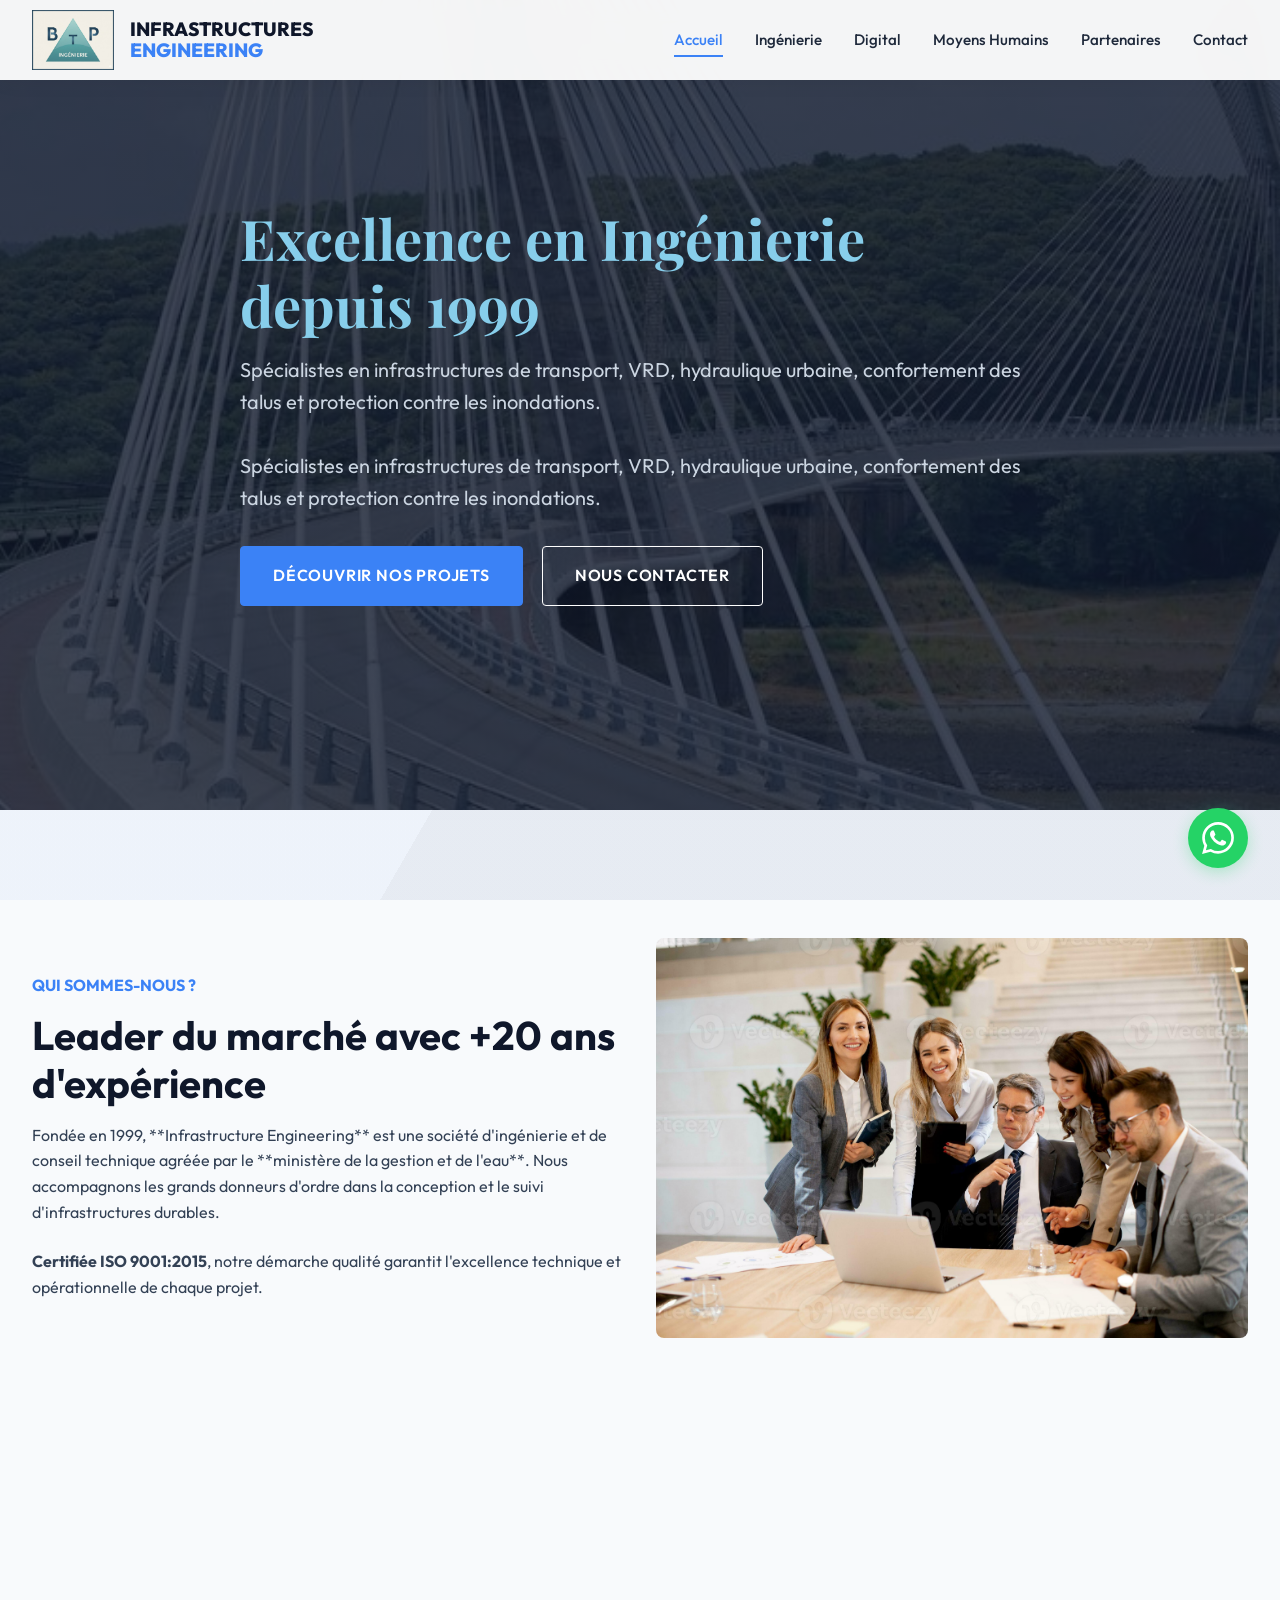
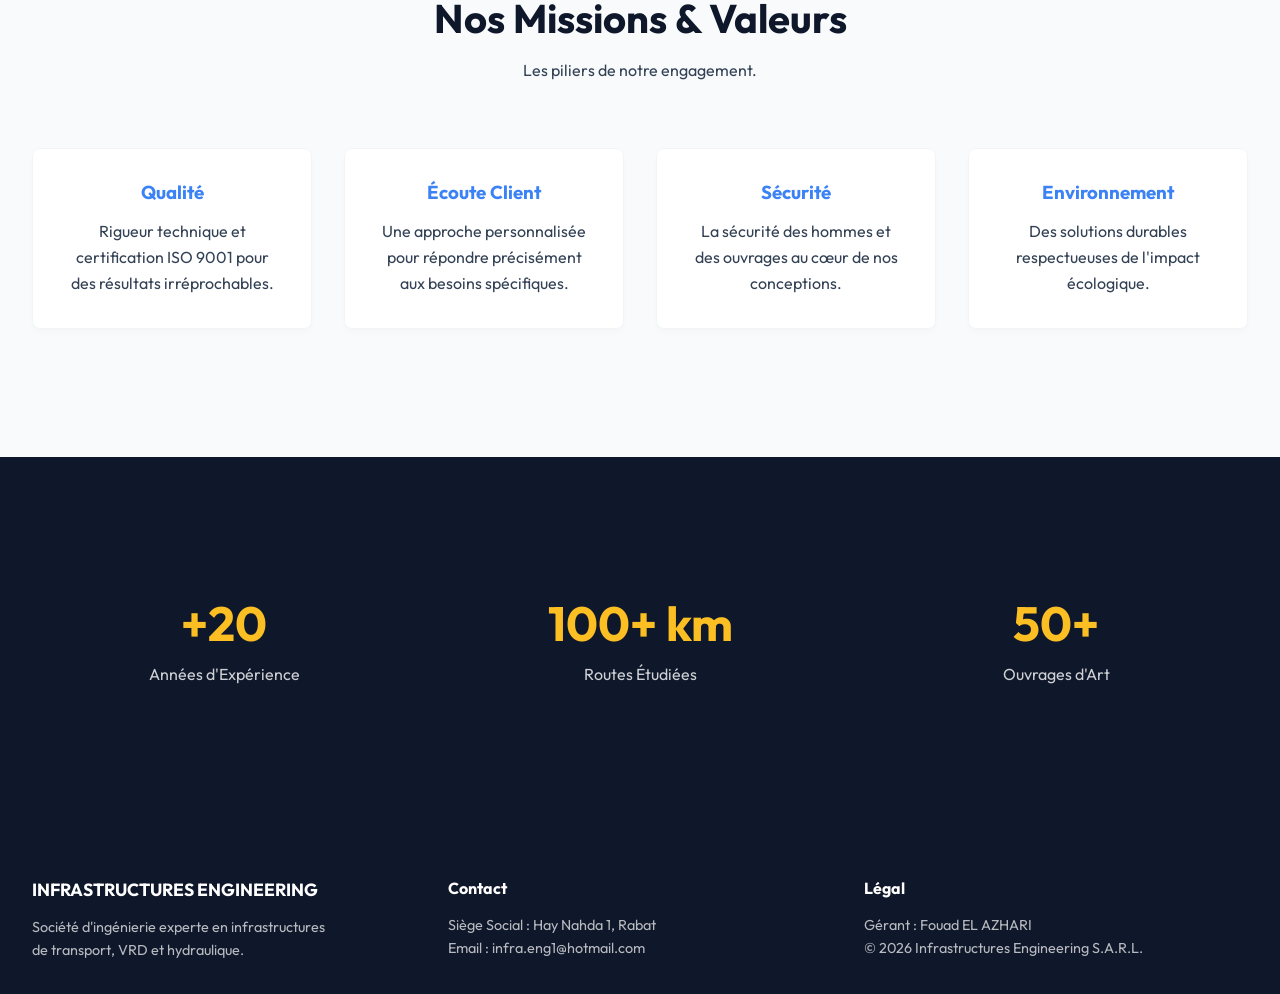
==== commit 75760aad: "V7-1" ====
--- a/index.html
+++ b/index.html
@@ -44,7 +44,7 @@
         style="background: linear-gradient(rgba(15, 23, 42, 0.8), rgba(15, 23, 42, 0.8)), url('assets/images/accueil/hero-bg.png') no-repeat center center/cover; color: white; height: 90vh; display: flex; align-items: center;">
         <div class="container">
             <div class="hero-content" style="max-width: 800px;">
-                <h1 class="hero-main-title" style="color: #87CEEB;">Excellence en Ingénierie depuis 1999</h1>
+                <h1 class="display-title" style="color: #87CEEB;">Excellence en Ingénierie depuis 1999</h1>
                 <p style="font-size: 1.25rem; margin-bottom: 2rem; color: #cbd5e1;">Spécialistes en infrastructures de
                     transport, VRD, hydraulique urbaine, confortement des talus et protection contre les inondations.</p>
                 <p style="font-size: 1.25rem; margin-bottom: 2rem; color: #cbd5e1;">Spécialistes en infrastructures de
@@ -58,116 +58,61 @@
                 </div>
             </div>
         </div>
-    </header>
-
-    <!-- Qui Sommes-Nous -->
-    <section class="section who-we-are-section reveal reveal-up" id="who-we-are">
-        <div class="container who-we-are-inner">
-            <div class="who-we-are-main">
-                <div class="who-we-are-label">QUI SOMMES-NOUS</div>
-                <h2 class="who-we-are-title">Quand nous visons la réussite commune, tout le monde y gagne.</h2>
-
-                <div class="who-we-are-copy">
-                    <p>
-                        Infrastructures Engineering mobilise les bonnes expertises pour concevoir des solutions concrètes
-                        et performantes. Nous combinons rigueur technique, expérience terrain et innovation pour créer une
-                        valeur durable sur chaque mission.
-                    </p>
-                    <p>
-                        Fondée en 1999, Infrastructures Engineering est une société d'ingénierie et de conseil technique
-                        agréée par le ministère de la gestion et de l'eau, au service des grands donneurs d'ordre publics
-                        et privés.
-                    </p>
-                    <p>
-                        Notre expertise couvre les infrastructures de transport, les VRD, l'hydraulique urbaine, le
-                        confortement des talus et la protection contre les risques. Certifiés ISO 9001:2015, nous
-                        plaçons la sécurité, la performance et la durabilité au cœur de nos interventions.
-                    </p>
-                </div>
-
-                <a href="ingenierie.html" class="who-we-are-btn">À Propos</a>
-            </div>
-
-            <aside class="who-we-are-stats">
-                <div class="who-stat">
-                    <div class="who-stat-value">+20</div>
-                    <p>Années d'Activité</p>
-                </div>
-                <div class="who-stat">
-                    <div class="who-stat-value">100+ km</div>
-                    <p>Infrastructures Routières Étudiées</p>
-                </div>
-                <div class="who-stat">
-                    <div class="who-stat-value">50+</div>
-                    <p>Ouvrages Majeurs Réalisés</p>
-                </div>
-            </aside>
-        </div>
-    </section>
+    </header>
 
-    <!-- Missions & Valeurs -->
-    <section class="section missions-section" id="missions-valeurs">
-        <div class="container">
-            <div class="missions-header text-center reveal reveal-up">
-                <p class="missions-pretitle">NOS ENGAGEMENTS</p>
-                <h2 class="display-title missions-title">Nos Missions & Valeurs</h2>
-                <p class="missions-subtitle">Des principes concrets qui structurent chaque étude, chaque chantier et
-                    chaque décision.</p>
-            </div>
-
-            <div class="missions-grid">
-                <article class="mission-card reveal reveal-up mission-card-featured">
-                    <div class="mission-card-top">
-                        <span class="mission-index">01</span>
-                        <svg class="mission-icon" viewBox="0 0 24 24" aria-hidden="true">
-                            <path d="M4 12h16M12 4v16M7 7l10 10M17 7L7 17" />
-                        </svg>
-                    </div>
-                    <h3>Qualité</h3>
-                    <p>Une démarche méthodique, des livrables vérifiés et un pilotage strict pour garantir des résultats
-                        fiables.</p>
-                    <span class="mission-proof">ISO 9001:2015</span>
-                </article>
-
-                <article class="mission-card reveal reveal-up" style="transition-delay: 0.1s;">
-                    <div class="mission-card-top">
-                        <span class="mission-index">02</span>
-                        <svg class="mission-icon" viewBox="0 0 24 24" aria-hidden="true">
-                            <path d="M4 9h16M6 5h12M6 13h12M4 19h16" />
-                        </svg>
-                    </div>
-                    <h3>Écoute Client</h3>
-                    <p>Nous construisons des réponses sur mesure avec un dialogue permanent et une compréhension fine
-                        des besoins.</p>
-                    <span class="mission-proof">Approche Personnalisée</span>
-                </article>
-
-                <article class="mission-card reveal reveal-up" style="transition-delay: 0.2s;">
-                    <div class="mission-card-top">
-                        <span class="mission-index">03</span>
-                        <svg class="mission-icon" viewBox="0 0 24 24" aria-hidden="true">
-                            <path d="M12 3l7 4v5c0 5-3.5 8.5-7 9-3.5-.5-7-4-7-9V7l7-4z" />
-                        </svg>
-                    </div>
-                    <h3>Sécurité</h3>
-                    <p>La protection des personnes, des ouvrages et des usages guide nos choix techniques à chaque étape.</p>
-                    <span class="mission-proof">Conception Responsable</span>
-                </article>
-
-                <article class="mission-card reveal reveal-up" style="transition-delay: 0.3s;">
-                    <div class="mission-card-top">
-                        <span class="mission-index">04</span>
-                        <svg class="mission-icon" viewBox="0 0 24 24" aria-hidden="true">
-                            <path d="M12 4c4 0 7 3 7 7 0 5-4 8-7 9-3-1-7-4-7-9 0-4 3-7 7-7zM8 12h8" />
-                        </svg>
-                    </div>
-                    <h3>Environnement</h3>
-                    <p>Nous privilégions des solutions durables, sobres en ressources et adaptées aux enjeux climatiques.</p>
-                    <span class="mission-proof">Solutions Durables</span>
-                </article>
-            </div>
-        </div>
-    </section>
+    <!-- Identity Section -->
+    <section class="section reveal reveal-slide-left" id="identity">
+        <div class="container">
+            <div class="grid grid-2" style="align-items: center;">
+                <div class="content">
+                    <h4 class="text-accent">QUI SOMMES-NOUS ?</h4>
+                    <h2 class="display-title" style="font-size: 2.5rem;">Leader du marché avec +20 ans d'expérience</h2>
+                    <p style="margin-bottom: 1.5rem;">
+                        Fondée en 1999, **Infrastructure Engineering** est une société d'ingénierie et de conseil
+                        technique
+                        agréée par le **ministère de la gestion et de l'eau**.
+                        Nous accompagnons les grands donneurs d'ordre dans la conception et le suivi d'infrastructures
+                        durables.
+                    </p>
+                    <p><strong>Certifiée ISO 9001:2015</strong>, notre démarche qualité garantit l'excellence technique
+                        et opérationnelle de chaque projet.</p>
+                </div>
+                <div class="image-box"
+                    style="background: #f1f5f9; height: 400px; border-radius: 8px; overflow: hidden; display: flex; align-items: center; justify-content: center;">
+                    <img src="assets/images/accueil/nos-bureaux.png" alt="Nos Bureaux"
+                        style="width: 100%; height: 100%; object-fit: cover;">
+                </div>
+            </div>
+        </div>
+    </section>
+
+    <!-- Missions & Values -->
+    <section class="section" style="background-color: var(--color-bg-page);">
+        <div class="container">
+            <div class="text-center" style="margin-bottom: 4rem;">
+                <h2 class="display-title" style="font-size: 2.5rem;">Nos Missions & Valeurs</h2>
+                <p>Les piliers de notre engagement.</p>
+            </div>
+            <div class="grid grid-4">
+                <div class="card text-center reveal reveal-up">
+                    <h3 style="color: var(--color-accent);">Qualité</h3>
+                    <p>Rigueur technique et certification ISO 9001 pour des résultats irréprochables.</p>
+                </div>
+                <div class="card text-center reveal reveal-up" style="transition-delay: 0.1s;">
+                    <h3 style="color: var(--color-accent);">Écoute Client</h3>
+                    <p>Une approche personnalisée pour répondre précisément aux besoins spécifiques.</p>
+                </div>
+                <div class="card text-center reveal reveal-up" style="transition-delay: 0.2s;">
+                    <h3 style="color: var(--color-accent);">Sécurité</h3>
+                    <p>La sécurité des hommes et des ouvrages au cœur de nos conceptions.</p>
+                </div>
+                <div class="card text-center reveal reveal-up" style="transition-delay: 0.3s;">
+                    <h3 style="color: var(--color-accent);">Environnement</h3>
+                    <p>Des solutions durables respectueuses de l'impact écologique.</p>
+                </div>
+            </div>
+        </div>
+    </section>
 
     <!-- Key Figures -->
     <section class="section reveal reveal-zoom" style="background-color: var(--color-primary); color: white;">
@@ -224,4 +169,4 @@
     <script src="assets/js/main.js"></script>
 </body>
 
-</html>
+</html>
--- a/assets/css/style.css
+++ b/assets/css/style.css
@@ -61,19 +61,12 @@
     margin-bottom: var(--spacing-sm);
 }
 
-h1.display-title {
-    font-family: 'Playfair Display', serif;
-    /* Sophisticated serif for main titles */
-    font-size: 3.5rem;
-    font-weight: 700;
-}
-
-.hero-main-title {
-    font-family: 'Outfit', sans-serif;
-    font-size: 3.5rem;
-    font-weight: 700;
-    line-height: 1.15;
-}
+h1.display-title {
+    font-family: 'Playfair Display', serif;
+    /* Sophisticated serif for main titles */
+    font-size: 3.5rem;
+    font-weight: 700;
+}
 
 a {
     text-decoration: none;
@@ -142,10 +135,9 @@
         grid-template-columns: 1fr;
     }
 
-    h1.display-title,
-    .hero-main-title {
-        font-size: 2.5rem;
-    }
+    h1.display-title {
+        font-size: 2.5rem;
+    }
 
     .section {
         padding: 3rem 0;
@@ -191,50 +183,15 @@
 }
 
 /* Navigation - Simple Top Bar */
-.navbar {
-    background-color: rgba(255, 255, 255, 0.95);
-    backdrop-filter: blur(10px);
-    position: fixed;
-    top: 0;
-    width: 100%;
-    z-index: 1000;
-    box-shadow: 0 2px 20px rgba(0, 0, 0, 0.05);
-    transform: translateY(0);
-    transition: background-color 0.25s ease, box-shadow 0.25s ease, transform 0.3s ease;
-}
-
-body.home-page .navbar {
-    background-color: transparent;
-    backdrop-filter: none;
-    box-shadow: none;
-}
-
-body.home-page .navbar:not(.at-top) {
-    background-color: rgba(255, 255, 255, 0.95);
-    backdrop-filter: blur(10px);
-    box-shadow: 0 2px 20px rgba(0, 0, 0, 0.05);
-}
-
-.navbar.nav-hidden {
-    transform: translateY(-100%);
-}
-
-body.home-page .navbar.at-top .logo-text {
-    color: var(--color-white);
-}
-
-body.home-page .navbar.at-top .nav-links a {
-    color: rgba(255, 255, 255, 0.92);
-}
-
-body.home-page .navbar.at-top .nav-links a:hover,
-body.home-page .navbar.at-top .nav-links a.active {
-    color: var(--color-accent);
-}
-
-body.home-page .navbar.at-top .menu-toggle span {
-    background-color: var(--color-white);
-}
+.navbar {
+    background-color: rgba(255, 255, 255, 0.95);
+    backdrop-filter: blur(10px);
+    position: fixed;
+    top: 0;
+    width: 100%;
+    z-index: 1000;
+    box-shadow: 0 2px 20px rgba(0, 0, 0, 0.05);
+}
 
 .navbar .container {
     display: flex;
@@ -339,313 +296,11 @@
     border: 1px solid #f1f5f9;
 }
 
-.card:hover {
-    transform: translateY(-5px);
-    box-shadow: 0 20px 40px rgba(0, 0, 0, 0.08);
-    border-color: var(--color-accent);
-}
-
-/* Home: Who We Are Featured Section */
-.who-we-are-section {
-    background: #f1f2f4;
-    position: relative;
-    overflow: hidden;
-}
-
-.who-we-are-section::before {
-    content: '';
-    position: absolute;
-    top: 0;
-    right: 0;
-    width: 230px;
-    height: 230px;
-    background:
-        linear-gradient(135deg, transparent 51%, #ecd7a2 51%) top right/100% 50% no-repeat,
-        linear-gradient(225deg, transparent 51%, #ecd7a2 51%) bottom right/100% 50% no-repeat;
-    opacity: 0.95;
-}
-
-.who-we-are-inner {
-    display: grid;
-    grid-template-columns: 2fr 1fr;
-    gap: clamp(2rem, 4vw, 5rem);
-    position: relative;
-    z-index: 1;
-}
-
-.who-we-are-main {
-    max-width: 900px;
-}
-
-.who-we-are-label {
-    display: flex;
-    align-items: center;
-    gap: 1.2rem;
-    letter-spacing: 0.2em;
-    font-size: 0.95rem;
-    font-weight: 600;
-    color: #1f2937;
-    margin-bottom: 1.8rem;
-}
-
-.who-we-are-label::before {
-    content: '';
-    width: 3.8rem;
-    height: 2px;
-    background-color: #1f2937;
-}
-
-.who-we-are-title {
-    font-family: 'Outfit', sans-serif;
-    font-size: clamp(2.2rem, 5vw, 4.2rem);
-    line-height: 1.1;
-    margin-bottom: 2.2rem;
-    color: #020617;
-    max-width: 900px;
-}
-
-.who-we-are-copy p {
-    font-size: 1.1rem;
-    line-height: 1.7;
-    color: #1f2937;
-    margin-bottom: 1.6rem;
-    max-width: 980px;
-}
-
-.who-we-are-btn {
-    display: inline-block;
-    margin-top: 1rem;
-    border: 2px solid #0f6d43;
-    color: #0f6d43;
-    padding: 1rem 2.4rem;
-    text-transform: uppercase;
-    letter-spacing: 0.15em;
-    font-weight: 700;
-    font-size: 0.95rem;
-    border-radius: 2px;
-    transition: background-color 0.25s ease, color 0.25s ease;
-}
-
-.who-we-are-btn:hover {
-    background-color: #0f6d43;
-    color: var(--color-white);
-}
-
-.who-we-are-stats {
-    padding-top: 9.5rem;
-}
-
-.who-stat {
-    margin-bottom: 2.2rem;
-}
-
-.who-stat-value {
-    font-size: clamp(2rem, 3vw, 3rem);
-    line-height: 1;
-    font-weight: 800;
-    color: #0f6d43;
-    margin-bottom: 0.6rem;
-}
-
-.who-stat p {
-    font-size: clamp(1.1rem, 1.8vw, 1.9rem);
-    font-weight: 700;
-    line-height: 1.25;
-    color: #020617;
-}
-
-@media (max-width: 992px) {
-    .who-we-are-inner {
-        grid-template-columns: 1fr;
-    }
-
-    .who-we-are-stats {
-        padding-top: 0;
-    }
-
-    .who-stat {
-        margin-bottom: 1.6rem;
-    }
-}
-
-@media (max-width: 768px) {
-    .who-we-are-section::before {
-        width: 140px;
-        height: 140px;
-    }
-
-    .who-we-are-copy p {
-        font-size: 1rem;
-    }
-
-    .who-we-are-btn {
-        width: 100%;
-        text-align: center;
-    }
-}
-
-/* Home: Missions & Valeurs */
-.missions-section {
-    background-color: #f4f6f8;
-    background-image: linear-gradient(rgba(15, 23, 42, 0.04) 1px, transparent 1px),
-        linear-gradient(90deg, rgba(15, 23, 42, 0.04) 1px, transparent 1px);
-    background-size: 36px 36px;
-    border-top: 1px solid #dbe2ea;
-    border-bottom: 1px solid #dbe2ea;
-}
-
-.missions-header {
-    margin-bottom: 4rem;
-}
-
-.missions-pretitle {
-    display: inline-flex;
-    align-items: center;
-    gap: 0.9rem;
-    font-size: 0.85rem;
-    font-weight: 700;
-    letter-spacing: 0.18em;
-    color: #334155;
-    margin-bottom: 1rem;
-}
-
-.missions-pretitle::before,
-.missions-pretitle::after {
-    content: '';
-    width: 2.1rem;
-    height: 1px;
-    background-color: #94a3b8;
-}
-
-.missions-title {
-    margin-bottom: 1rem;
-}
-
-.missions-subtitle {
-    max-width: 740px;
-    margin: 0 auto;
-    color: #475569;
-    font-size: 1.12rem;
-}
-
-.missions-grid {
-    display: grid;
-    grid-template-columns: repeat(4, minmax(0, 1fr));
-    gap: 1.2rem;
-}
-
-.mission-card {
-    background: rgba(255, 255, 255, 0.92);
-    border: 1px solid #d8e0ea;
-    border-top: 4px solid #8fb3e8;
-    border-radius: 8px;
-    padding: 1.25rem 1.2rem 1.3rem;
-    min-height: 325px;
-    display: flex;
-    flex-direction: column;
-    box-shadow: 0 8px 28px rgba(15, 23, 42, 0.04);
-    transition: transform 0.28s ease, box-shadow 0.28s ease, border-color 0.28s ease, border-top-color 0.28s ease;
-}
-
-.mission-card-featured {
-    border-top-color: #2563eb;
-    box-shadow: 0 14px 32px rgba(37, 99, 235, 0.14);
-}
-
-.mission-card:hover {
-    transform: translateY(-6px);
-    box-shadow: 0 18px 34px rgba(15, 23, 42, 0.12);
-    border-color: #bfd0e3;
-    border-top-color: #2563eb;
-}
-
-.mission-card-top {
-    display: flex;
-    align-items: center;
-    justify-content: space-between;
-    margin-bottom: 1.05rem;
-}
-
-.mission-index {
-    font-size: 0.92rem;
-    letter-spacing: 0.14em;
-    font-weight: 800;
-    color: #7c8ea3;
-}
-
-.mission-icon {
-    width: 26px;
-    height: 26px;
-    stroke: #1e3a8a;
-    stroke-width: 1.8;
-    stroke-linecap: round;
-    stroke-linejoin: round;
-    fill: none;
-    transition: transform 0.25s ease, stroke 0.25s ease;
-}
-
-.mission-card:hover .mission-icon {
-    transform: translateY(-2px);
-    stroke: #2563eb;
-}
-
-.mission-card h3 {
-    font-size: 1.32rem;
-    margin-bottom: 0.75rem;
-    letter-spacing: -0.01em;
-}
-
-.mission-card p {
-    color: #334155;
-    line-height: 1.62;
-    font-size: 1rem;
-    margin-bottom: 1rem;
-}
-
-.mission-proof {
-    margin-top: auto;
-    align-self: flex-start;
-    font-size: 0.74rem;
-    font-weight: 700;
-    letter-spacing: 0.12em;
-    text-transform: uppercase;
-    color: #0f172a;
-    background-color: #e8edf3;
-    border: 1px solid #cad5e2;
-    border-radius: 999px;
-    padding: 0.38rem 0.72rem;
-}
-
-@media (max-width: 992px) {
-    .missions-grid {
-        grid-template-columns: repeat(2, minmax(0, 1fr));
-    }
-}
-
-@media (max-width: 768px) {
-    .missions-header {
-        margin-bottom: 2.25rem;
-    }
-
-    .missions-grid {
-        display: grid;
-        grid-auto-flow: column;
-        grid-auto-columns: minmax(84%, 1fr);
-        overflow-x: auto;
-        scroll-snap-type: x mandatory;
-        padding-bottom: 0.4rem;
-        scrollbar-width: thin;
-    }
-
-    .mission-card {
-        scroll-snap-align: start;
-        min-height: 300px;
-    }
-
-    .missions-subtitle {
-        font-size: 1rem;
-    }
-}
+.card:hover {
+    transform: translateY(-5px);
+    box-shadow: 0 20px 40px rgba(0, 0, 0, 0.08);
+    border-color: var(--color-accent);
+}
 
 /* Footer */
 footer {
@@ -905,4 +560,4 @@
     100% {
         transform: translateX(15%);
     }
-}
+}
